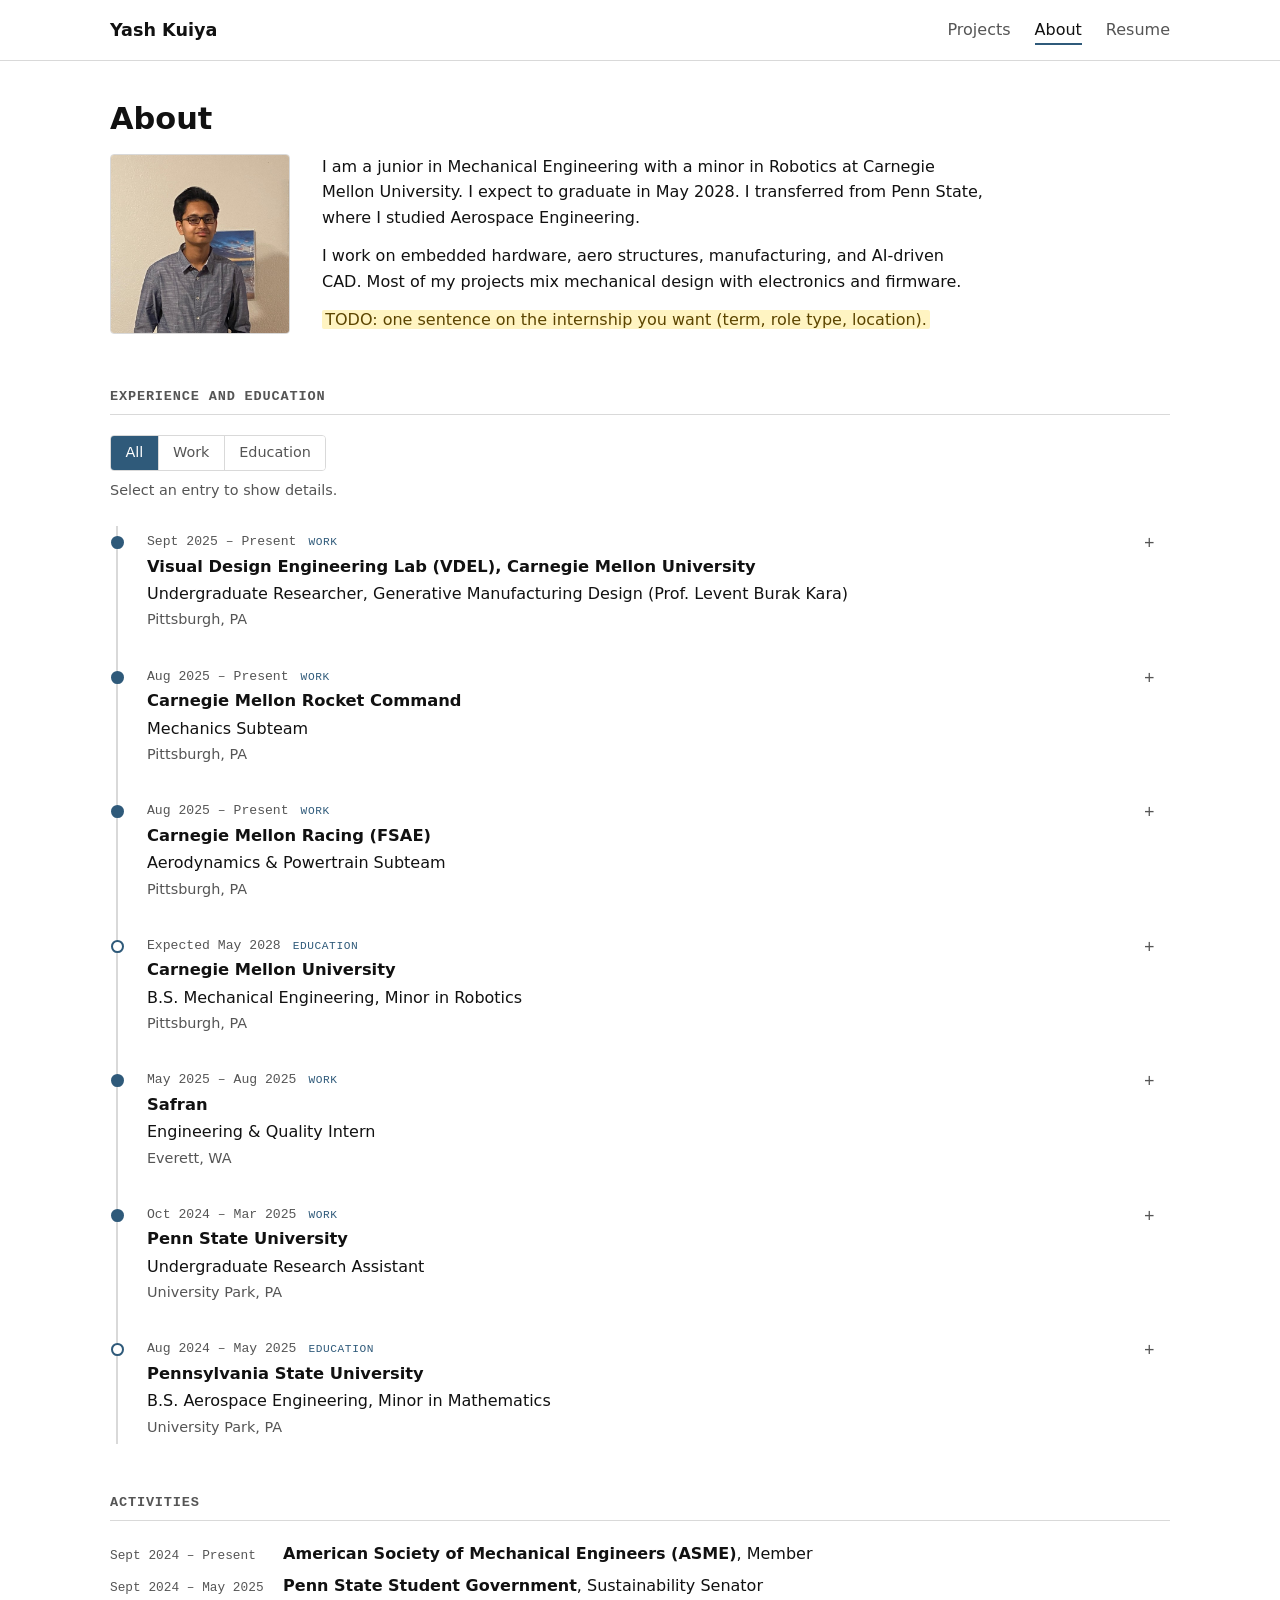
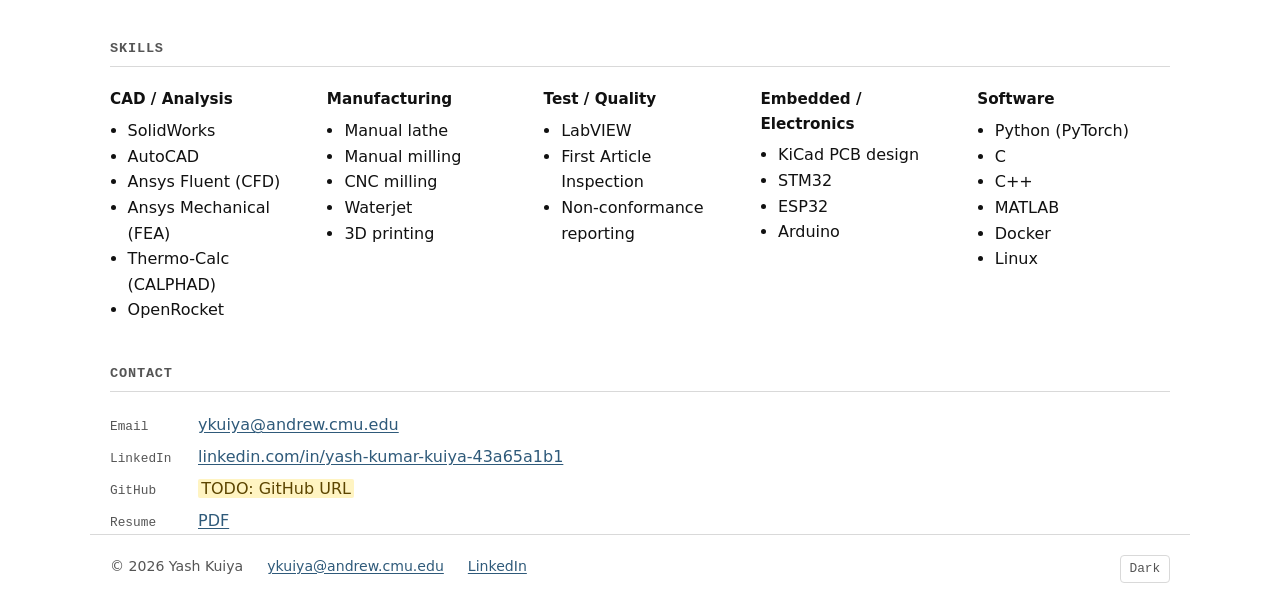
==== about.html @ 0ee5f13e "Portfolio site: projects, about, resume Plain HTML/CSS/JS site rendered from data/content.json, for " ====
<!DOCTYPE html>
<html lang="en">
<head>
  <meta charset="utf-8">
  <meta name="viewport" content="width=device-width, initial-scale=1">
  <title>About | Yash Kuiya</title>
  <meta name="description" content="About Yash Kuiya: experience, education, and skills.">
  <script>try{var t=localStorage.getItem("theme");if(t)document.documentElement.dataset.theme=t;}catch(e){}</script>
  <link rel="stylesheet" href="style.css">
</head>
<body data-page="about">
  <a class="skip-link" href="#main">Skip to content</a>
  <header class="site-header">
    <nav class="nav" aria-label="Main">
      <a class="nav-name" href="index.html">Yash Kuiya</a>
      <ul class="nav-tabs">
        <li><a href="index.html">Projects</a></li>
        <li><a href="about.html" aria-current="page">About</a></li>
        <li><a href="resume.html">Resume</a></li>
      </ul>
    </nav>
  </header>

  <main id="main" class="container">
    <h1 class="page-title">About</h1>

    <section class="bio" aria-label="Bio">
      <img id="bio-photo" class="bio-photo" alt="">
      <div id="bio-text"></div>
    </section>

    <section aria-labelledby="timeline-h">
      <h2 id="timeline-h" class="section-label">Experience and education</h2>
      <div class="filters" role="group" aria-label="Filter timeline">
        <button type="button" data-filter="all" aria-pressed="true">All</button>
        <button type="button" data-filter="work" aria-pressed="false">Work</button>
        <button type="button" data-filter="education" aria-pressed="false">Education</button>
      </div>
      <p class="hint">Select an entry to show details.</p>
      <ol class="timeline" id="timeline"></ol>
    </section>

    <section aria-labelledby="activities-h">
      <h2 id="activities-h" class="section-label">Activities</h2>
      <ul class="activities" id="activities"></ul>
    </section>

    <section aria-labelledby="skills-h">
      <h2 id="skills-h" class="section-label">Skills</h2>
      <div class="skills" id="skills"></div>
    </section>

    <section aria-labelledby="contact-h">
      <h2 id="contact-h" class="section-label">Contact</h2>
      <ul class="contact" id="contact"></ul>
    </section>

    <div id="load-error" class="notice" hidden></div>
  </main>

  <footer class="site-footer container" id="footer"></footer>
  <script src="main.js"></script>
</body>
</html>
---- style.css ----
/* ==========================================================
   Portfolio stylesheet
   Plain, notebook-like: white page, black text, one accent.
   ========================================================== */

:root {
  --bg: #ffffff;
  --text: #111111;
  --muted: #555555;
  --rule: #d9d9d9;
  --surface: #f6f6f4;
  --accent: #2f5a7a;        /* muted steel blue, 7:1 on white */
  --accent-soft: #e8eef3;
  --todo-bg: #fff4c2;
  --todo-text: #5c4500;
  --focus: #2f5a7a;
  --backdrop: rgba(0, 0, 0, 0.55);

  --font: system-ui, -apple-system, "Segoe UI", Roboto, Helvetica, Arial, sans-serif;
  --mono: ui-monospace, SFMono-Regular, Consolas, "Liberation Mono", Menlo, monospace;
  --max: 1100px;
  --radius: 4px;
}

html[data-theme="dark"] {
  --bg: #141516;
  --text: #ececec;
  --muted: #a6a6a6;
  --rule: #34363a;
  --surface: #1d1f21;
  --accent: #8fb3d1;
  --accent-soft: #23303b;
  --todo-bg: #4a3d00;
  --todo-text: #ffe680;
  --focus: #8fb3d1;
  --backdrop: rgba(0, 0, 0, 0.75);
}

*, *::before, *::after { box-sizing: border-box; }

html { -webkit-text-size-adjust: 100%; }

body {
  margin: 0;
  background: var(--bg);
  color: var(--text);
  font-family: var(--font);
  font-size: 1rem;
  line-height: 1.6;
}

body.modal-open { overflow: hidden; }

img { max-width: 100%; height: auto; display: block; }

a { color: var(--accent); text-underline-offset: 0.15em; }
a:hover { text-decoration-thickness: 2px; }

:focus-visible {
  outline: 2px solid var(--focus);
  outline-offset: 2px;
}

.container {
  max-width: var(--max);
  margin: 0 auto;
  padding: 0 1.25rem;
}

.skip-link {
  position: absolute;
  left: -9999px;
  top: 0;
  background: var(--bg);
  padding: 0.5rem 1rem;
  z-index: 100;
}
.skip-link:focus { left: 0.5rem; top: 0.5rem; }

/* ---------- Header / nav ---------- */

.site-header {
  border-bottom: 1px solid var(--rule);
}

.nav {
  max-width: var(--max);
  margin: 0 auto;
  padding: 1rem 1.25rem;
  display: flex;
  align-items: center;
  gap: 1rem;
  flex-wrap: wrap;
}

.nav-name {
  font-weight: 700;
  font-size: 1.1rem;
  color: var(--text);
  text-decoration: none;
  margin-right: auto;
}

.nav-tabs {
  list-style: none;
  display: flex;
  gap: 1.5rem;
  margin: 0;
  padding: 0;
}

.nav-tabs a {
  color: var(--muted);
  text-decoration: none;
  padding: 0.25rem 0;
  border-bottom: 2px solid transparent;
}
.nav-tabs a:hover { color: var(--text); }
.nav-tabs a[aria-current="page"] {
  color: var(--text);
  border-bottom-color: var(--accent);
}

.theme-toggle {
  font: inherit;
  font-family: var(--mono);
  font-size: 0.8rem;
  background: none;
  color: var(--muted);
  border: 1px solid var(--rule);
  border-radius: var(--radius);
  padding: 0.2rem 0.55rem;
  cursor: pointer;
}
.theme-toggle:hover { color: var(--text); border-color: var(--muted); }

/* ---------- Page text ---------- */

main { padding-bottom: 3rem; }

.page-title {
  font-size: 1.9rem;
  line-height: 1.2;
  margin: 2.5rem 0 0.5rem;
}

.page-lede {
  color: var(--muted);
  margin: 0 0 2rem;
  max-width: 60ch;
}

.section-label {
  font-family: var(--mono);
  font-size: 0.85rem;
  font-weight: 600;
  text-transform: uppercase;
  letter-spacing: 0.06em;
  color: var(--muted);
  border-bottom: 1px solid var(--rule);
  padding-bottom: 0.4rem;
  margin: 2.5rem 0 1.25rem;
}

.hint { color: var(--muted); font-size: 0.9rem; margin: 0.5rem 0 1rem; }

.todo {
  background: var(--todo-bg);
  color: var(--todo-text);
  padding: 0 0.2em;
  border-radius: 2px;
}

.notice {
  border: 1px solid var(--rule);
  background: var(--surface);
  padding: 1rem 1.25rem;
  border-radius: var(--radius);
}
.notice code { font-family: var(--mono); }

/* ---------- Project cards ---------- */

.card-grid {
  list-style: none;
  margin: 0;
  padding: 0;
  display: grid;
  grid-template-columns: repeat(3, 1fr);
  gap: 1.5rem;
}

.card {
  display: flex;
  flex-direction: column;
  height: 100%;
  color: inherit;
  text-decoration: none;
  border: 1px solid var(--rule);
  border-radius: var(--radius);
  background: var(--bg);
  overflow: hidden;
  transition: border-color 0.15s;
}
.card:hover { border-color: var(--accent); }
.card:hover .card-title { text-decoration: underline; text-underline-offset: 0.15em; }

.card img {
  width: 100%;
  aspect-ratio: 3 / 2;
  object-fit: cover;
  background: var(--surface);
  border-bottom: 1px solid var(--rule);
}

.card-body {
  padding: 0.9rem 1rem 1rem;
  display: flex;
  flex-direction: column;
  gap: 0.4rem;
  flex: 1;
}

.card-title { font-size: 1.05rem; line-height: 1.3; margin: 0; }
.card-summary { margin: 0; color: var(--muted); font-size: 0.93rem; }
.card-status {
  font-family: var(--mono);
  font-size: 0.75rem;
  color: var(--muted);
}

.tags {
  list-style: none;
  margin: auto 0 0;
  padding: 0.4rem 0 0;
  display: flex;
  flex-wrap: wrap;
  gap: 0.35rem;
}
.tags li {
  font-family: var(--mono);
  font-size: 0.72rem;
  color: var(--accent);
  background: var(--accent-soft);
  border-radius: 3px;
  padding: 0.1rem 0.45rem;
}

/* ---------- Modal ---------- */

dialog { color: var(--text); }

.modal {
  width: min(820px, calc(100% - 2rem));
  max-height: calc(100% - 2rem);
  padding: 0;
  border: 1px solid var(--rule);
  border-radius: var(--radius);
  background: var(--bg);
}
.modal::backdrop, .lightbox::backdrop { background: var(--backdrop); }

.modal-inner { padding: 1.75rem 2rem 2rem; position: relative; }

.modal-close {
  position: absolute;
  top: 0.6rem;
  right: 0.6rem;
  width: 2.5rem;
  height: 2.5rem;
  font-size: 1.6rem;
  line-height: 1;
  background: none;
  color: var(--text);
  border: 1px solid transparent;
  border-radius: var(--radius);
  cursor: pointer;
}
.modal-close:hover { border-color: var(--rule); }

.modal h2 { font-size: 1.5rem; line-height: 1.25; margin: 0 2.5rem 0.75rem 0; }
.modal h3 {
  font-family: var(--mono);
  font-size: 0.8rem;
  text-transform: uppercase;
  letter-spacing: 0.06em;
  color: var(--muted);
  margin: 1.6rem 0 0.5rem;
}
.modal p, .modal ul { margin: 0; }
.modal ul { padding-left: 1.2rem; }
.modal li + li { margin-top: 0.25rem; }

.meta {
  display: grid;
  grid-template-columns: max-content 1fr;
  gap: 0.2rem 1rem;
  margin: 0;
  font-size: 0.93rem;
}
.meta dt { font-family: var(--mono); font-size: 0.8rem; color: var(--muted); padding-top: 0.15rem; }
.meta dd { margin: 0; }

.gallery {
  display: grid;
  grid-template-columns: repeat(auto-fill, minmax(150px, 1fr));
  gap: 0.75rem;
}
.gallery button {
  padding: 0;
  border: 1px solid var(--rule);
  border-radius: var(--radius);
  background: var(--surface);
  cursor: zoom-in;
  overflow: hidden;
}
.gallery button:hover { border-color: var(--accent); }
.gallery img { width: 100%; aspect-ratio: 3 / 2; object-fit: contain; background: #fff; }

.links { list-style: none; padding: 0 !important; display: flex; flex-wrap: wrap; gap: 0.5rem 1.25rem; }

/* ---------- Lightbox ---------- */

.lightbox {
  padding: 0;
  border: 0;
  background: transparent;
  max-width: calc(100% - 2rem);
  max-height: calc(100% - 2rem);
  overflow: visible;
}
.lightbox figure { margin: 0; }
.lightbox img {
  width: min(1100px, calc(100vw - 2rem));
  max-width: none;
  height: auto;
  max-height: calc(100vh - 6rem);
  object-fit: contain;
  border-radius: var(--radius);
}
.lightbox figcaption { color: #fff; font-size: 0.9rem; margin-top: 0.5rem; text-align: center; }
.lightbox .modal-close {
  top: -0.25rem;
  right: -0.25rem;
  background: var(--bg);
  border-color: var(--rule);
  z-index: 1;
}

/* ---------- About: bio ---------- */

.bio {
  display: grid;
  grid-template-columns: 180px 1fr;
  gap: 2rem;
  align-items: start;
  margin-top: 1rem;
}
.bio-photo {
  width: 180px;
  aspect-ratio: 1;
  object-fit: cover;
  border: 1px solid var(--rule);
  border-radius: var(--radius);
  background: var(--surface);
}
.bio p { margin: 0 0 0.8rem; max-width: 65ch; }

/* ---------- About: timeline ---------- */

.filters { display: inline-flex; border: 1px solid var(--rule); border-radius: var(--radius); overflow: hidden; }
.filters button {
  font: inherit;
  font-size: 0.9rem;
  background: var(--bg);
  color: var(--muted);
  border: 0;
  border-right: 1px solid var(--rule);
  padding: 0.35rem 0.9rem;
  cursor: pointer;
}
.filters button:last-child { border-right: 0; }
.filters button:hover { color: var(--text); }
.filters button[aria-pressed="true"] { background: var(--accent); color: var(--bg); }

.timeline {
  list-style: none;
  margin: 0;
  padding: 0 0 0 1.5rem;
  position: relative;
}
.timeline::before {
  content: "";
  position: absolute;
  left: 0.4rem;
  top: 0.5rem;
  bottom: 0.5rem;
  width: 2px;
  background: var(--rule);
}

.tl-item { position: relative; margin-bottom: 0.5rem; }
.tl-item[hidden] { display: none; }

.tl-item::before {
  content: "";
  position: absolute;
  left: -1.5rem;
  top: 1.15rem;
  width: 0.8rem;
  height: 0.8rem;
  margin-left: 0.05rem;
  border-radius: 50%;
  border: 2px solid var(--accent);
  background: var(--accent);
}
.tl-item[data-type="education"]::before { background: var(--bg); }

.tl-head {
  width: 100%;
  text-align: left;
  font: inherit;
  color: inherit;
  background: none;
  border: 1px solid transparent;
  border-radius: var(--radius);
  padding: 0.75rem 2.5rem 0.75rem 0.75rem;
  cursor: pointer;
  position: relative;
  display: grid;
  gap: 0.1rem;
}
.tl-head:hover { border-color: var(--rule); background: var(--surface); }
.tl-head::after {
  content: "+";
  position: absolute;
  right: 0.9rem;
  top: 0.7rem;
  font-family: var(--mono);
  font-size: 1.1rem;
  color: var(--muted);
}
.tl-head[aria-expanded="true"]::after { content: "\2212"; }

.tl-top { display: flex; flex-wrap: wrap; gap: 0.25rem 0.75rem; align-items: baseline; }
.tl-dates { font-family: var(--mono); font-size: 0.82rem; color: var(--muted); }
.tl-type {
  font-family: var(--mono);
  font-size: 0.7rem;
  text-transform: uppercase;
  letter-spacing: 0.05em;
  color: var(--accent);
}
.tl-org { font-weight: 650; font-size: 1.02rem; }
.tl-role { }
.tl-loc { color: var(--muted); font-size: 0.9rem; }

.tl-body { padding: 0 0.75rem 0.75rem; }
.tl-body ul { margin: 0.25rem 0 0; padding-left: 1.2rem; }
.tl-body li + li { margin-top: 0.25rem; }

/* ---------- About: skills, contact ---------- */

.skills {
  display: grid;
  grid-template-columns: repeat(5, 1fr);
  gap: 1.5rem;
}
.skills h3 { font-size: 0.95rem; margin: 0 0 0.4rem; }
.skills ul { margin: 0; padding-left: 1.1rem; }

/* Activities */
.activities { list-style: none; padding: 0; margin: 0; display: grid; gap: 0.4rem; }
.act-dates { font-family: var(--mono); font-size: 0.8rem; color: var(--muted); display: inline-block; min-width: 10.5rem; }

.contact { list-style: none; padding: 0; margin: 0; display: grid; gap: 0.4rem; }
.contact li > span:first-child { font-family: var(--mono); font-size: 0.8rem; color: var(--muted); display: inline-block; width: 5.5rem; }

/* ---------- Resume ---------- */

.resume-head {
  display: flex;
  align-items: flex-end;
  justify-content: space-between;
  gap: 1rem;
  flex-wrap: wrap;
  margin-bottom: 1.25rem;
}
.resume-head .page-title { margin-bottom: 0; }

.button {
  display: inline-block;
  background: var(--accent);
  color: var(--bg);
  text-decoration: none;
  padding: 0.5rem 1rem;
  border-radius: var(--radius);
  font-weight: 600;
}
.button:hover { filter: brightness(1.1); }

.pdf-frame {
  display: block;
  width: 100%;
  height: 85vh;
  min-height: 500px;
  border: 1px solid var(--rule);
  border-radius: var(--radius);
}

/* ---------- Footer ---------- */

.site-footer {
  border-top: 1px solid var(--rule);
  padding-top: 1.25rem;
  padding-bottom: 2rem;
  color: var(--muted);
  font-size: 0.88rem;
  display: flex;
  flex-wrap: wrap;
  gap: 0.5rem 1.5rem;
}

.site-footer .theme-toggle { margin-left: auto; }

/* ---------- Responsive ---------- */

@media (max-width: 900px) {
  .skills { grid-template-columns: repeat(3, 1fr); }
  .card-grid { grid-template-columns: repeat(2, 1fr); }
}

@media (max-width: 600px) {
  .card-grid { grid-template-columns: 1fr; }
  .nav { gap: 0.5rem 1rem; }
  .nav-tabs { gap: 1rem; }
  .page-title { font-size: 1.6rem; margin-top: 1.75rem; }
  .modal { width: 100%; max-width: 100%; max-height: 100%; height: 100%; border-radius: 0; margin: 0; }
  .modal-inner { padding: 1.25rem 1.1rem 2rem; }
  .bio { grid-template-columns: 1fr; gap: 1rem; }
  .bio-photo { width: 140px; }
  .skills { grid-template-columns: 1fr 1fr; }
  .meta { grid-template-columns: 1fr; gap: 0; }
  .meta dd { margin-bottom: 0.4rem; }
}

@media (prefers-reduced-motion: reduce) {
  * { transition: none !important; }
}
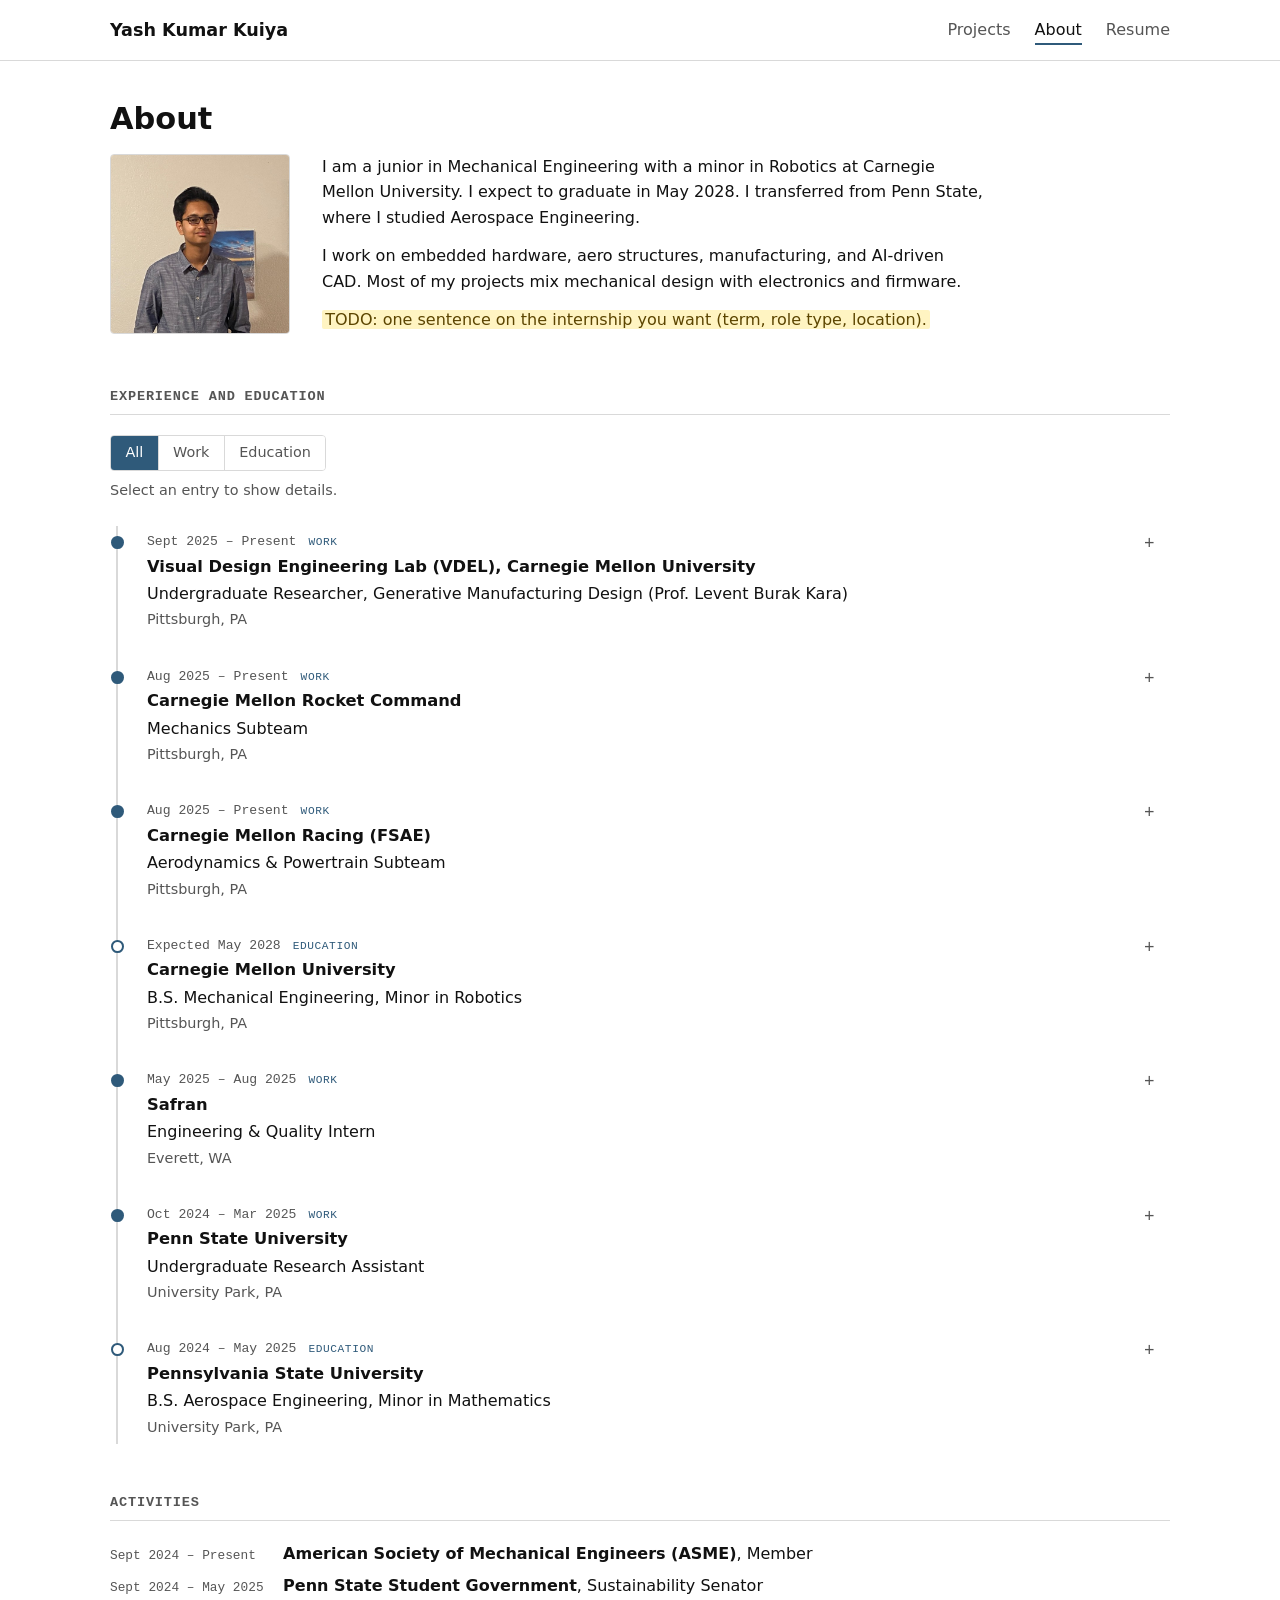
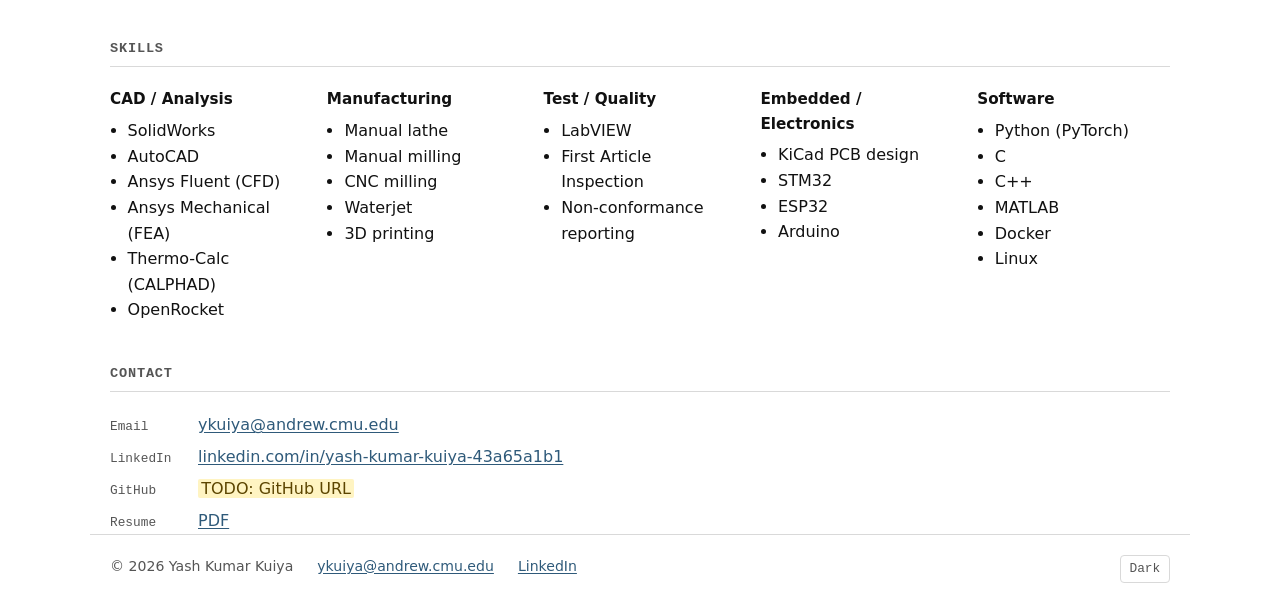
==== commit c2454f0c: "Add landing page, move projects to projects.html, use full name - index.html is now a minimal landin" ====
--- a/about.html
+++ b/about.html
@@ -3,8 +3,8 @@
 <head>
   <meta charset="utf-8">
   <meta name="viewport" content="width=device-width, initial-scale=1">
-  <title>About | Yash Kuiya</title>
-  <meta name="description" content="About Yash Kuiya: experience, education, and skills.">
+  <title>About | Yash Kumar Kuiya</title>
+  <meta name="description" content="About Yash Kumar Kuiya: experience, education, and skills.">
   <script>try{var t=localStorage.getItem("theme");if(t)document.documentElement.dataset.theme=t;}catch(e){}</script>
   <link rel="stylesheet" href="style.css">
 </head>
@@ -12,9 +12,9 @@
   <a class="skip-link" href="#main">Skip to content</a>
   <header class="site-header">
     <nav class="nav" aria-label="Main">
-      <a class="nav-name" href="index.html">Yash Kuiya</a>
+      <a class="nav-name" href="index.html">Yash Kumar Kuiya</a>
       <ul class="nav-tabs">
-        <li><a href="index.html">Projects</a></li>
+        <li><a href="projects.html">Projects</a></li>
         <li><a href="about.html" aria-current="page">About</a></li>
         <li><a href="resume.html">Resume</a></li>
       </ul>
--- a/style.css
+++ b/style.css
@@ -179,6 +179,24 @@
 }
 .notice code { font-family: var(--mono); }
 
+/* ---------- Home ---------- */
+
+.home > * { max-width: 760px; }
+.home-name { font-size: 2.4rem; line-height: 1.15; margin: 4.5rem 0 0.75rem; }
+.home-headline { font-size: 1.1rem; margin: 0 0 0.75rem; }
+.home-intro { color: var(--muted); margin: 0 0 1.75rem; max-width: 60ch; }
+.home-links { list-style: none; padding: 0; margin: 0; display: flex; flex-wrap: wrap; align-items: center; gap: 0.75rem 1.5rem; }
+
+.selected { list-style: none; padding: 0; margin: 0; counter-reset: sel; }
+.selected li { counter-increment: sel; padding: 0.75rem 0 0.75rem 2.5rem; border-bottom: 1px solid var(--rule); position: relative; }
+.selected li::before {
+  content: counter(sel, decimal-leading-zero);
+  position: absolute; left: 0; top: 0.85rem;
+  font-family: var(--mono); font-size: 0.8rem; color: var(--muted);
+}
+.selected a { font-weight: 600; }
+.selected p { margin: 0.15rem 0 0; color: var(--muted); font-size: 0.93rem; }
+
 /* ---------- Project cards ---------- */
 
 .card-grid {
@@ -535,6 +553,7 @@
   .nav { gap: 0.5rem 1rem; }
   .nav-tabs { gap: 1rem; }
   .page-title { font-size: 1.6rem; margin-top: 1.75rem; }
+  .home-name { font-size: 1.9rem; margin-top: 2.5rem; }
   .modal { width: 100%; max-width: 100%; max-height: 100%; height: 100%; border-radius: 0; margin: 0; }
   .modal-inner { padding: 1.25rem 1.1rem 2rem; }
   .bio { grid-template-columns: 1fr; gap: 1rem; }
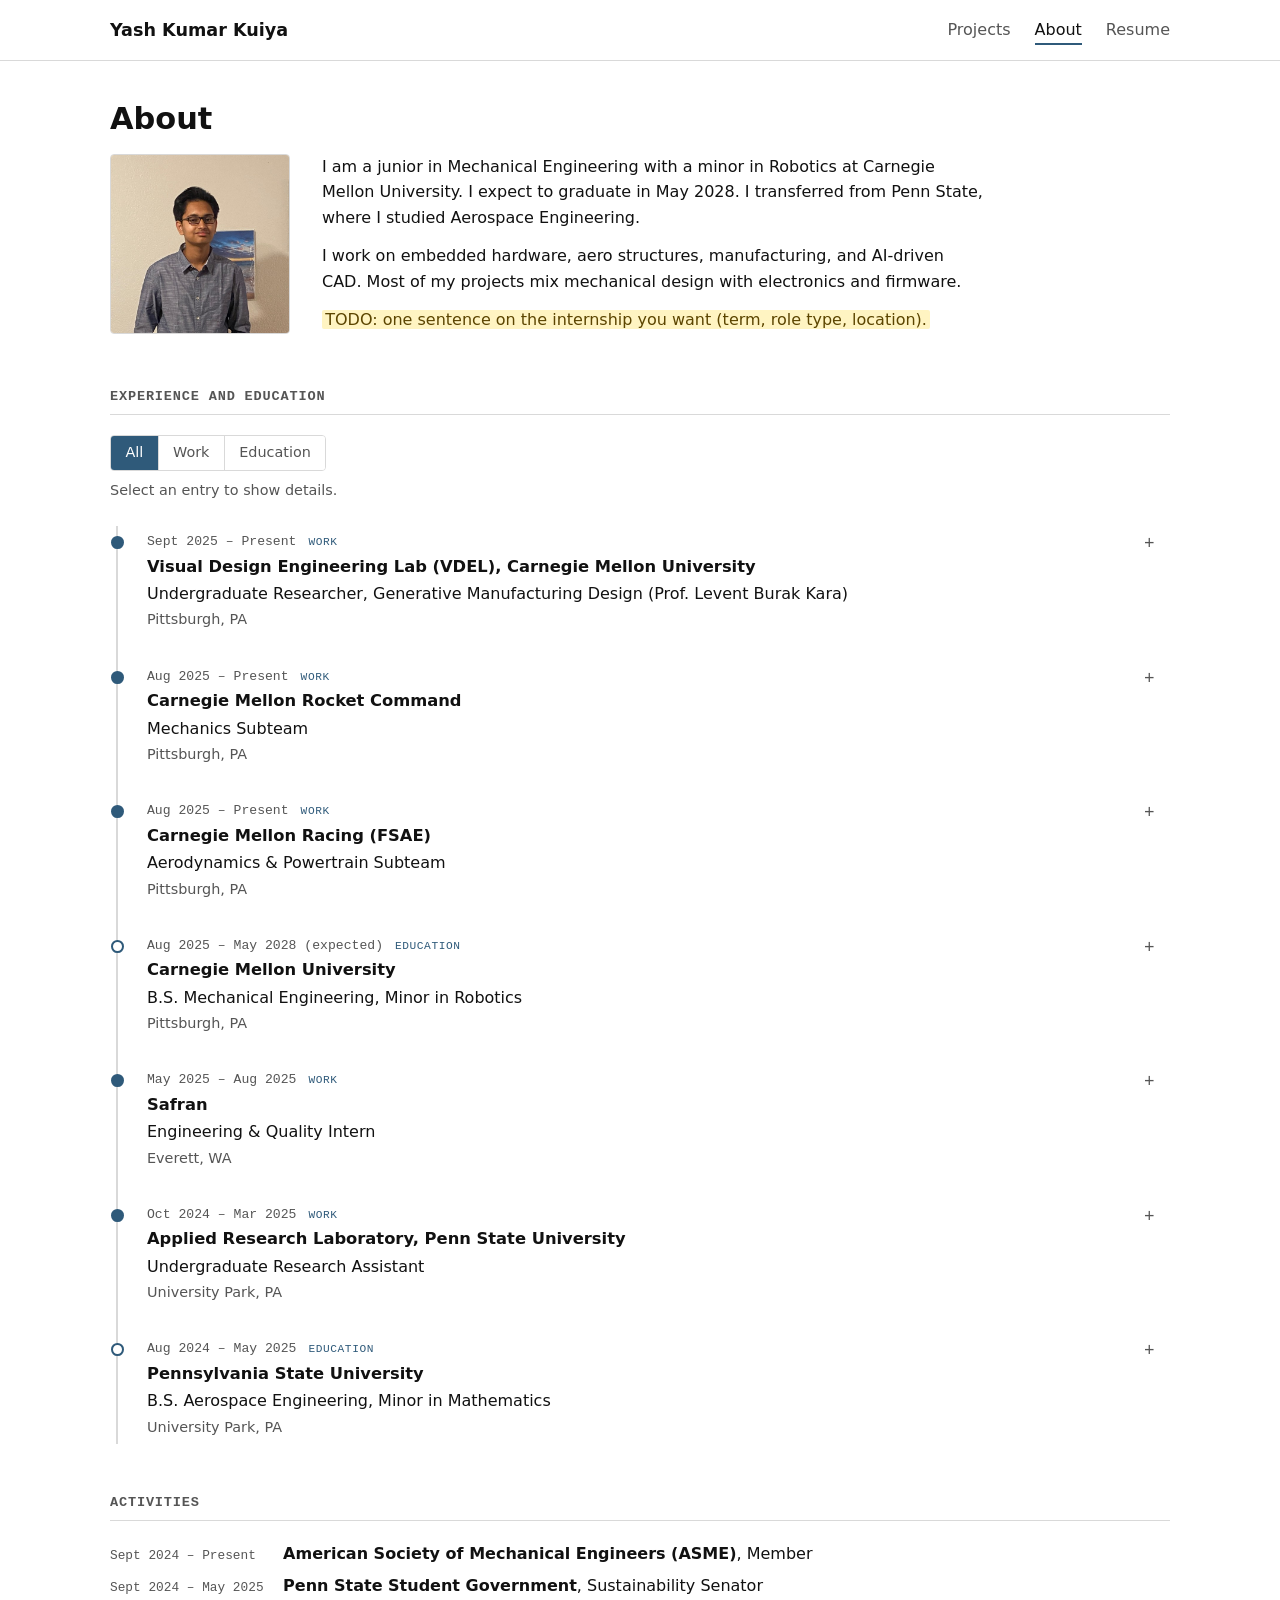
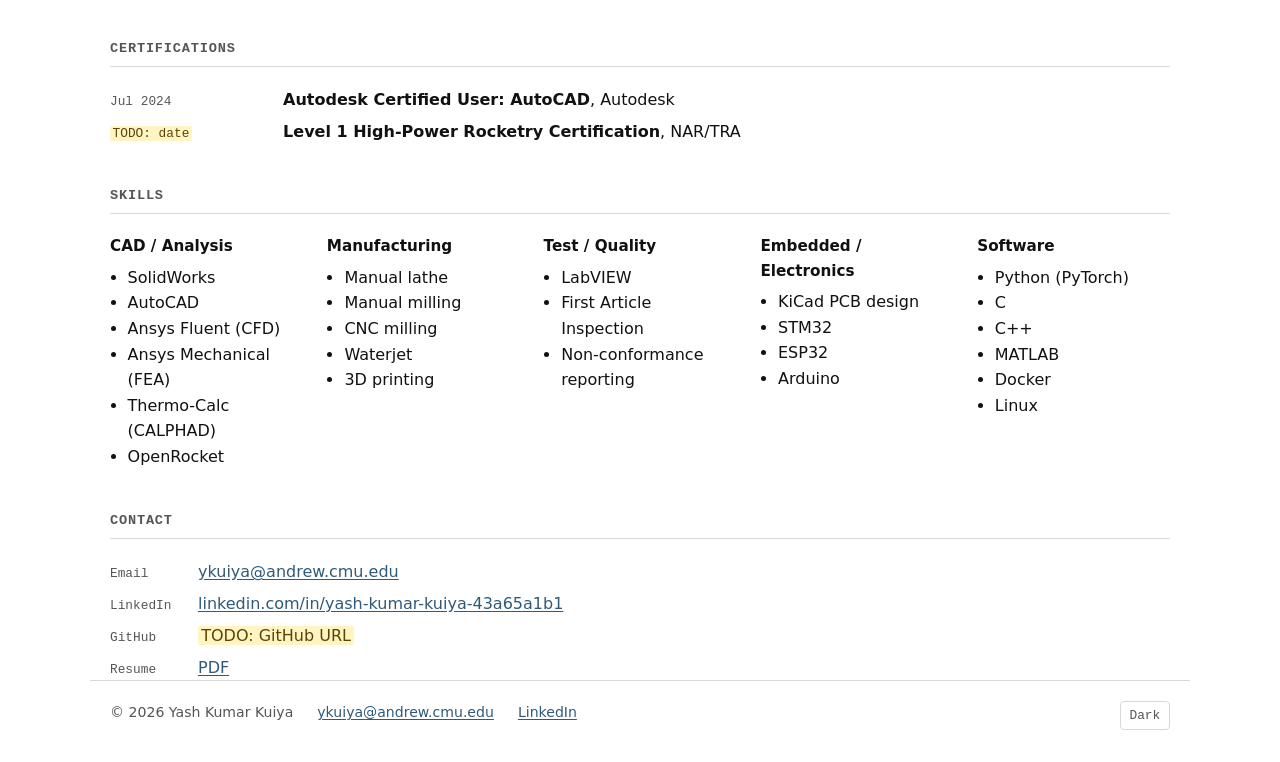
==== commit 3d7d8c93: "Add LinkedIn details: CMU dates, ARL, Penn State clubs, certifications Co-Authored-By: Claude Opus 5" ====
--- a/about.html
+++ b/about.html
@@ -45,6 +45,11 @@
       <ul class="activities" id="activities"></ul>
     </section>
 
+    <section aria-labelledby="certifications-h">
+      <h2 id="certifications-h" class="section-label">Certifications</h2>
+      <ul class="activities" id="certifications"></ul>
+    </section>
+
     <section aria-labelledby="skills-h">
       <h2 id="skills-h" class="section-label">Skills</h2>
       <div class="skills" id="skills"></div>
